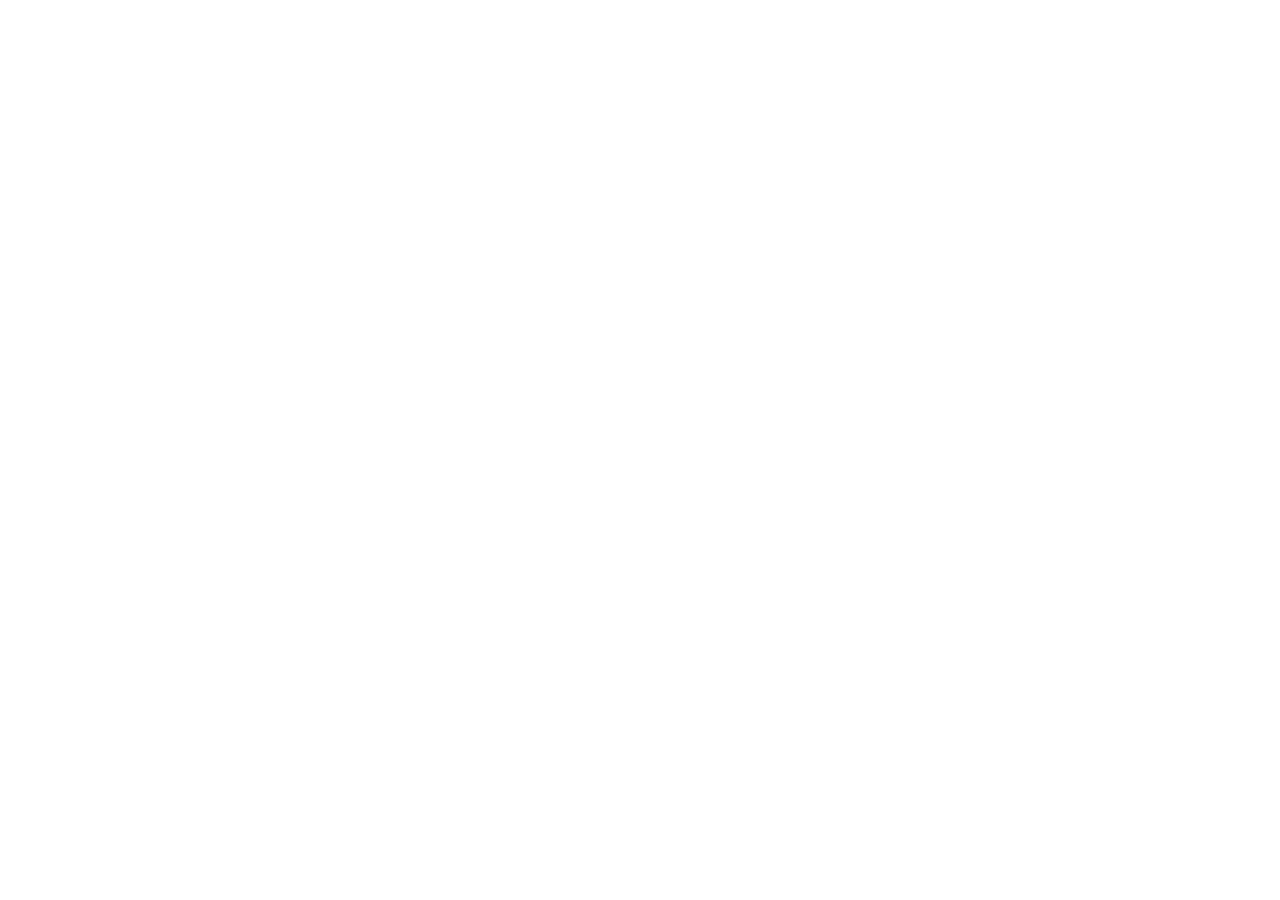
==== index.html @ ba545488 "setup complete" ====
<!doctype html>
<html lang="en">
  <head>
    <meta charset="UTF-8" />
    <meta name="viewport" content="width=device-width, initial-scale=1.0" />
    <title>Document</title>
    <link rel="stylesheet" href="./assets/style/index.css" />
    <script src="./index.js" defer></script>
  </head>
  <body>
    <header></header>
    <main>
      <section class="section_1"></section>
      <section class="section_2"></section>
      <section class="section_3"></section>
      <section class="section_4"></section>
      <section class="section_5"></section>
    </main>
    <footer></footer>
  </body>
</html>
---- assets/style/index.css ----
/*# sourceMappingURL=index.css.map */
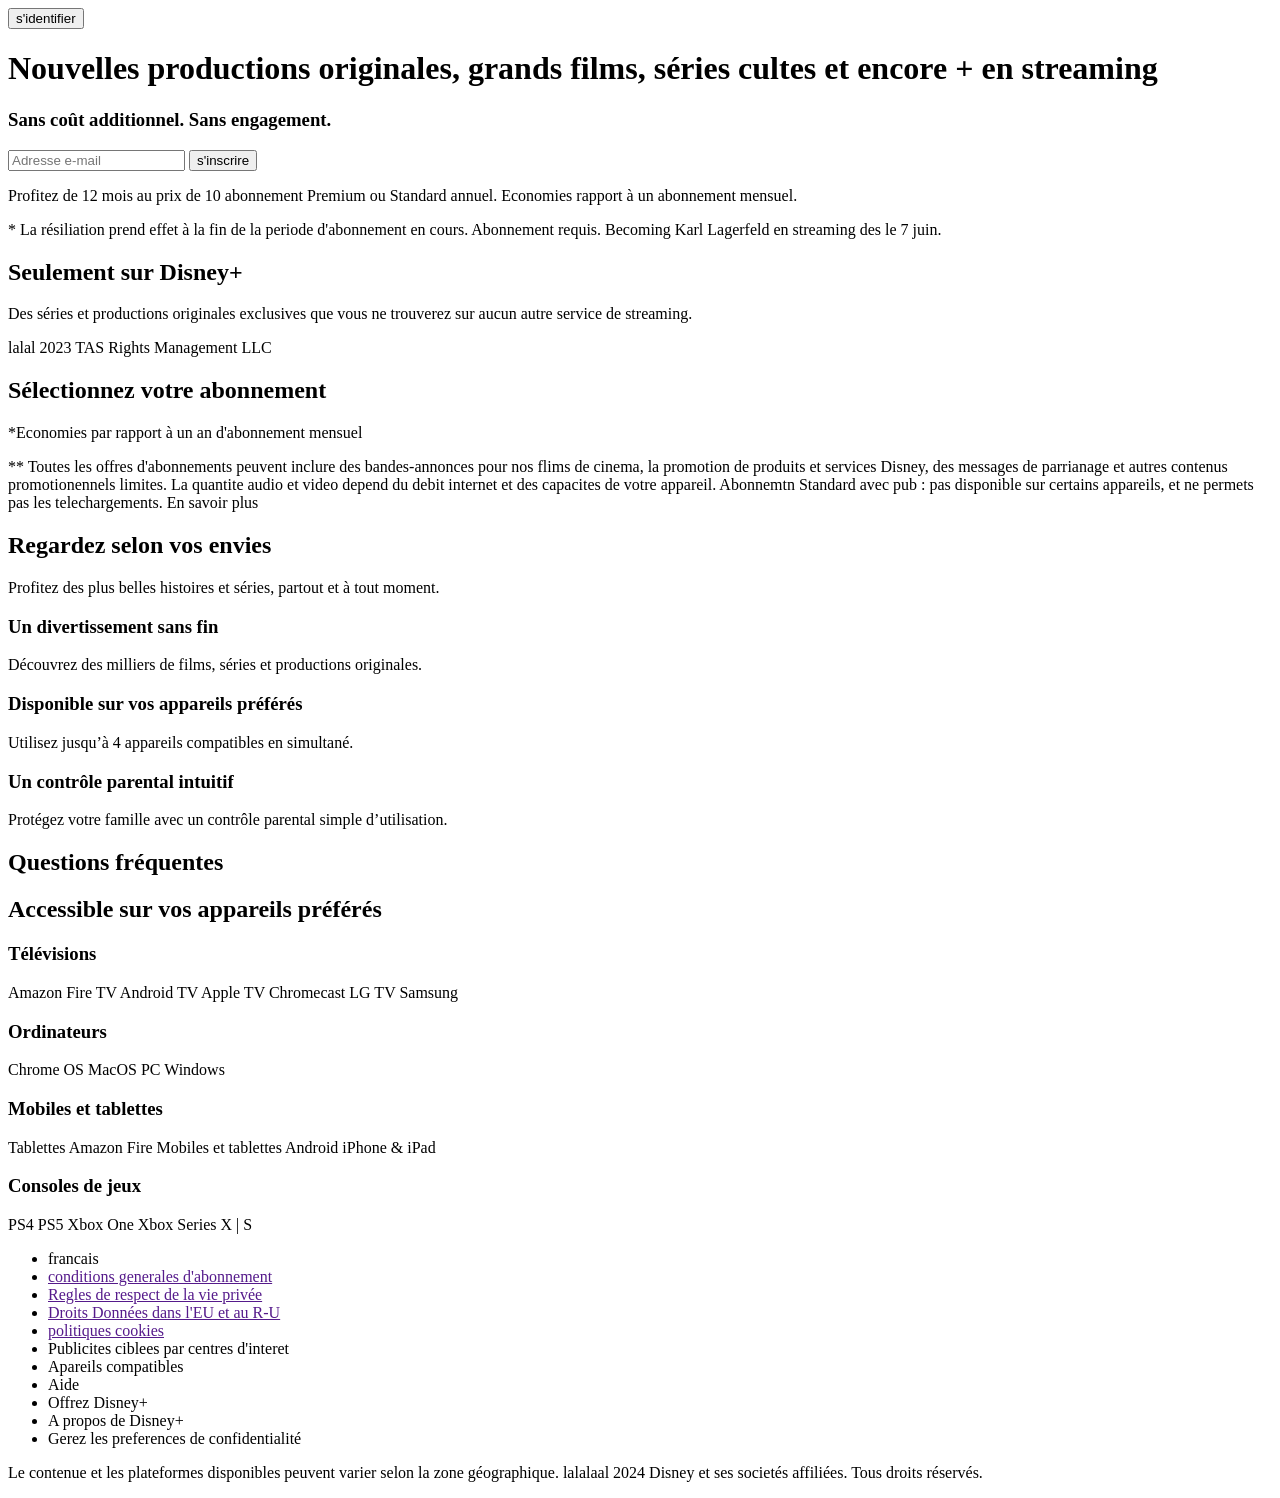
==== commit 677ccc68: "html complete 1/2" ====
--- a/index.html
+++ b/index.html
@@ -8,14 +8,134 @@
     <script src="./index.js" defer></script>
   </head>
   <body>
-    <header></header>
+    <nav>
+      <button>s'identifier</button>
+    </nav>
+    <header>
+      <div class="content-header"></div>
+      <h1>
+        Nouvelles productions originales, grands films, séries cultes et encore
+        + en streaming
+      </h1>
+      <h3>Sans coût additionnel. Sans engagement.</h3>
+      <p></p>
+      <div class="mail">
+        <input type="email" placeholder="Adresse e-mail" />
+        <button>s'inscrire</button>
+      </div>
+      <p>
+        Profitez de 12 mois au prix de 10 abonnement Premium ou Standard annuel.
+        Economies rapport à un abonnement mensuel.
+      </p>
+      <p>
+        * La résiliation prend effet à la fin de la periode d'abonnement en
+        cours. Abonnement requis. Becoming Karl Lagerfeld en streaming des le 7
+        juin.
+      </p>
+      <span></span>
+    </header>
     <main>
-      <section class="section_1"></section>
-      <section class="section_2"></section>
-      <section class="section_3"></section>
-      <section class="section_4"></section>
-      <section class="section_5"></section>
+      <section class="section_1">
+        <div class="container-background">
+          <h2>Seulement sur Disney+</h2>
+          <p>
+            Des séries et productions originales exclusives que vous ne
+            trouverez sur aucun autre service de streaming.
+          </p>
+          <p>lalal 2023 TAS Rights Management LLC</p>
+        </div>
+      </section>
+      <section class="section_2">
+        <h2>Sélectionnez votre abonnement</h2>
+        <!-- ajout tableau ici -->
+        <p>*Economies par rapport à un an d'abonnement mensuel</p>
+        <p>
+          ** Toutes les offres d'abonnements peuvent inclure des bandes-annonces
+          pour nos flims de cinema, la promotion de produits et services Disney,
+          des messages de parrianage et autres contenus promotionennels limites.
+          La quantite audio et video depend du debit internet et des capacites
+          de votre appareil. Abonnemtn Standard avec pub : pas disponible sur
+          certains appareils, et ne permets pas les telechargements.
+          <span>En savoir plus</span>
+        </p>
+      </section>
+      <section class="section_3">
+        <h2>Regardez selon vos envies</h2>
+        <p>
+          Profitez des plus belles histoires et séries, partout et à tout
+          moment.
+        </p>
+        <div class="container-img"></div>
+        <div class="list-advantage">
+          <div class="block-advantage">
+            <h3>Un divertissement sans fin</h3>
+            <p>
+              Découvrez des milliers de films, séries et productions originales.
+            </p>
+          </div>
+          <div class="block-advantage">
+            <h3>Disponible sur vos appareils préférés</h3>
+            <p>Utilisez jusqu’à 4 appareils compatibles en simultané.</p>
+          </div>
+          <div class="block-advantage">
+            <h3>Un contrôle parental intuitif</h3>
+            <p>
+              Protégez votre famille avec un contrôle parental simple
+              d’utilisation.
+            </p>
+          </div>
+        </div>
+      </section>
+      <section class="section_4">
+        <h2>Questions fréquentes</h2>
+        <!-- menu a ajouter ici -->
+      </section>
+      <section class="section_5">
+        <h2>Accessible sur vos appareils préférés</h2>
+        <div class="list-display">
+          <div class="block-item">
+            <h3>Télévisions</h3>
+            <p>Amazon Fire TV Android TV Apple TV Chromecast LG TV Samsung</p>
+          </div>
+          <div class="block-item">
+            <h3>Ordinateurs</h3>
+            <p>Chrome OS MacOS PC Windows</p>
+          </div>
+          <div class="block-item">
+            <h3>Mobiles et tablettes</h3>
+            <p>
+              Tablettes Amazon Fire Mobiles et tablettes Android iPhone & iPad
+            </p>
+          </div>
+          <div class="block-item">
+            <h3>Consoles de jeux</h3>
+            <p>PS4 PS5 Xbox One Xbox Series X | S</p>
+          </div>
+        </div>
+      </section>
     </main>
-    <footer></footer>
+    <footer>
+      <div class="logo"></div>
+      <div class="mention">
+        <ul>
+          <li>francais</li>
+          <li><a href="">conditions generales d'abonnement</a></li>
+          <li><a href="">Regles de respect de la vie privée</a></li>
+          <li><a href="">Droits Données dans l'EU et au R-U</a></li>
+          <li><a href="">politiques cookies</a></li>
+          <li>Publicites ciblees par centres d'interet</li>
+          <li>Apareils compatibles</li>
+          <li>Aide</li>
+          <li>Offrez Disney+</li>
+          <li>A propos de Disney+</li>
+          <li>Gerez les preferences de confidentialité</li>
+        </ul>
+      </div>
+      <p>
+        Le contenue et les plateformes disponibles peuvent varier selon la zone
+        géographique. lalalaal 2024 Disney et ses societés affiliées. Tous
+        droits réservés.
+      </p>
+    </footer>
   </body>
 </html>
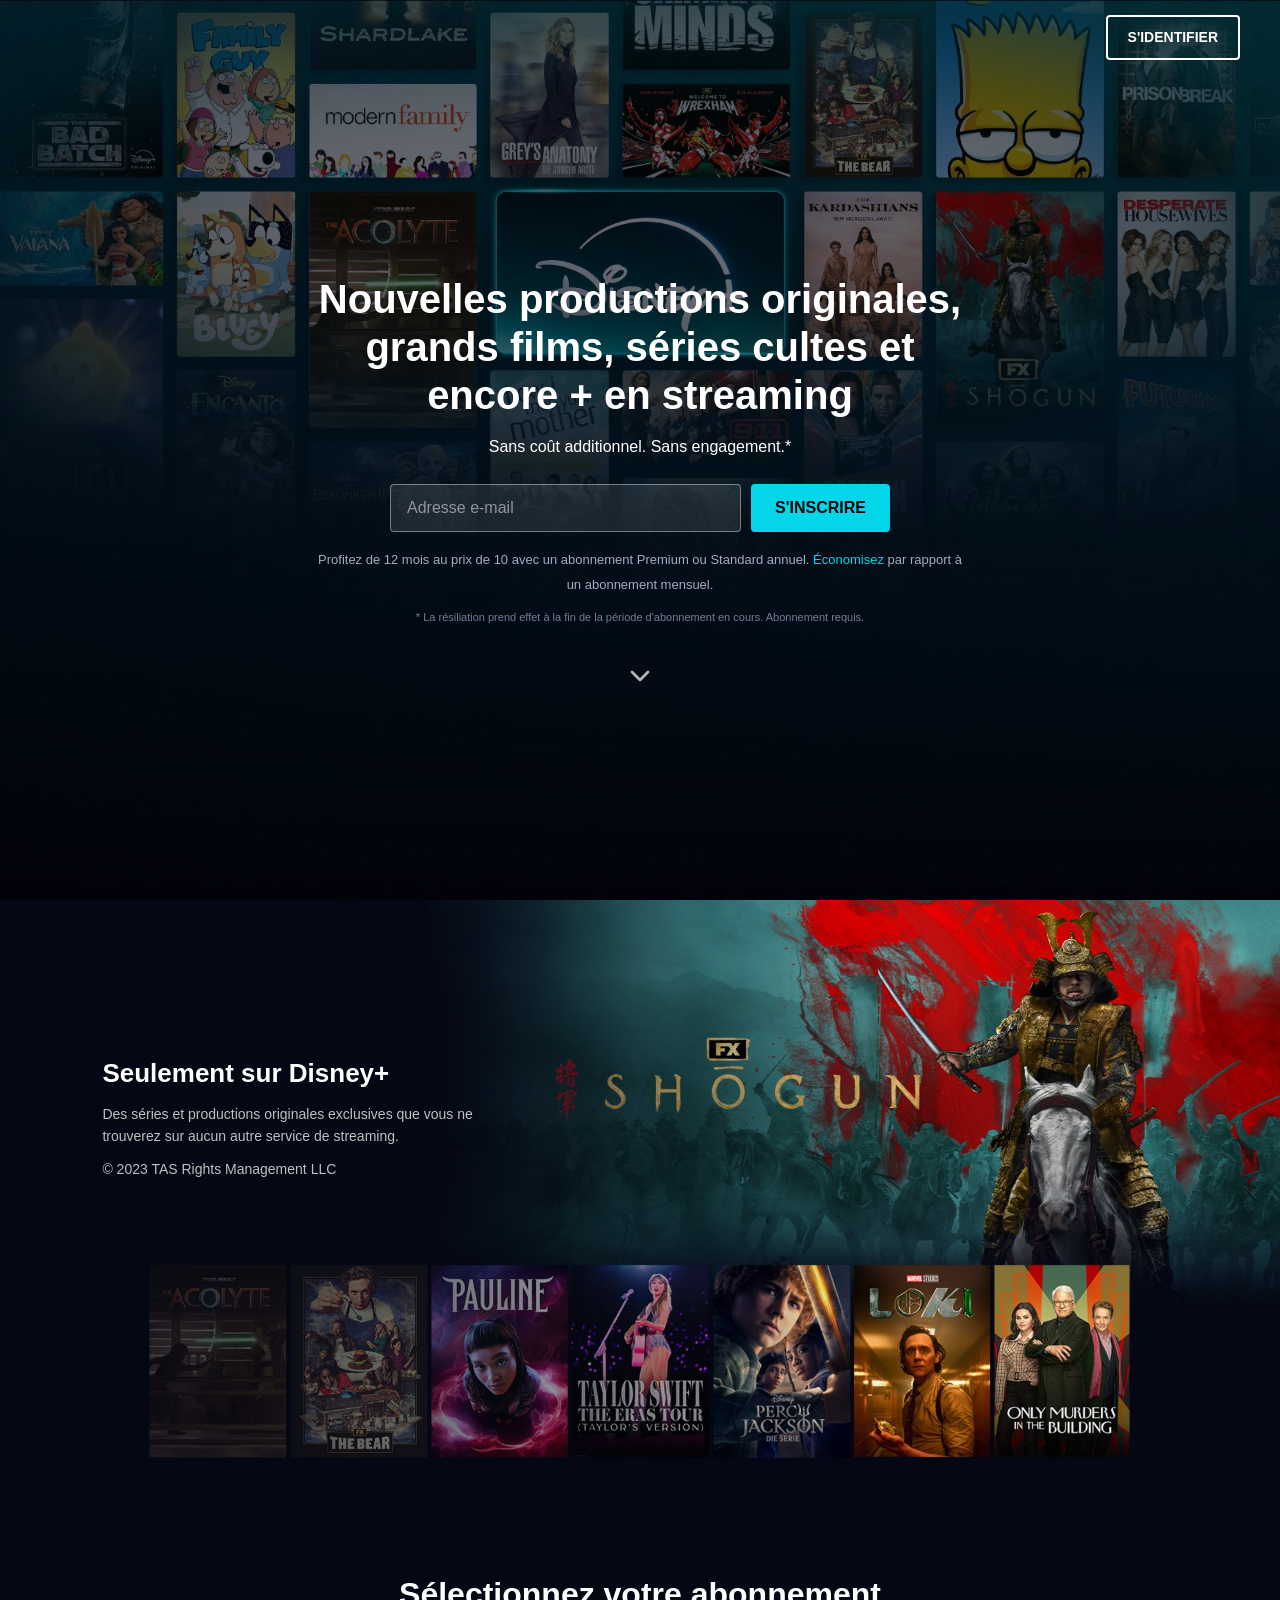
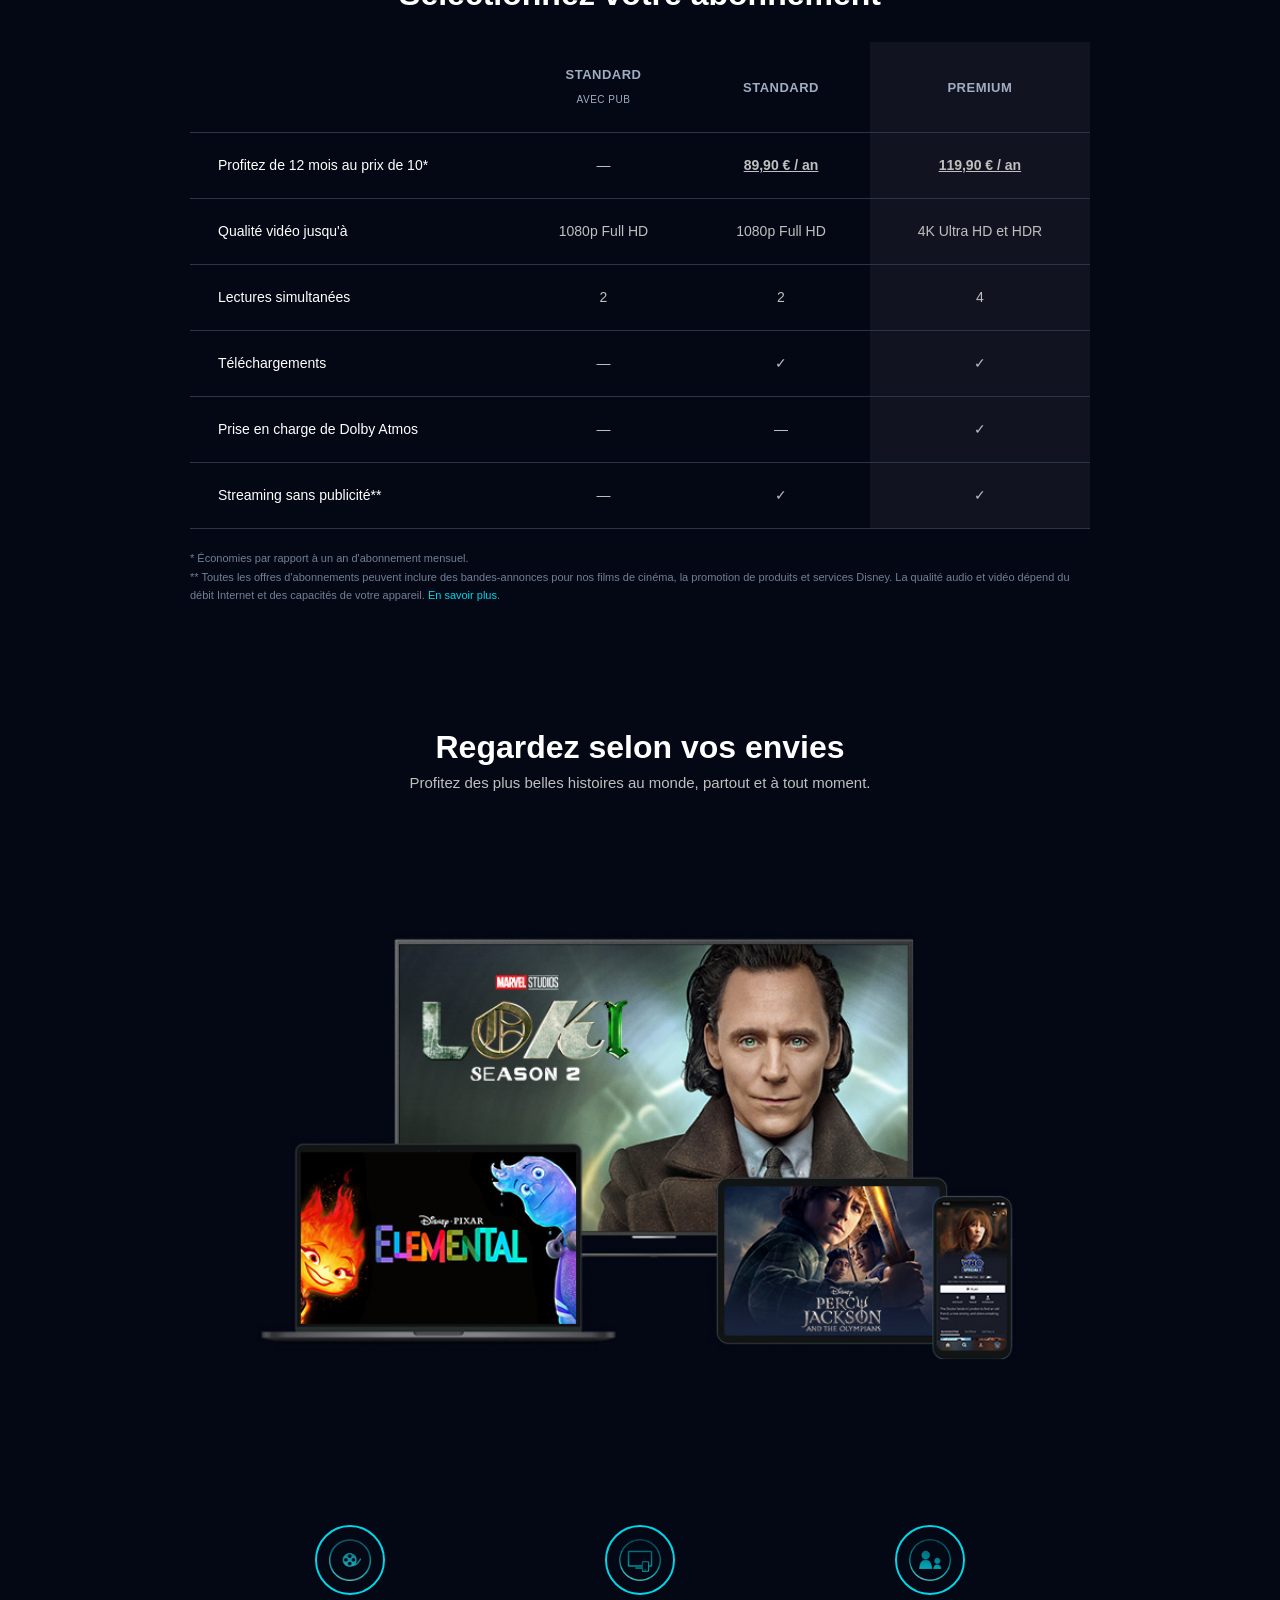
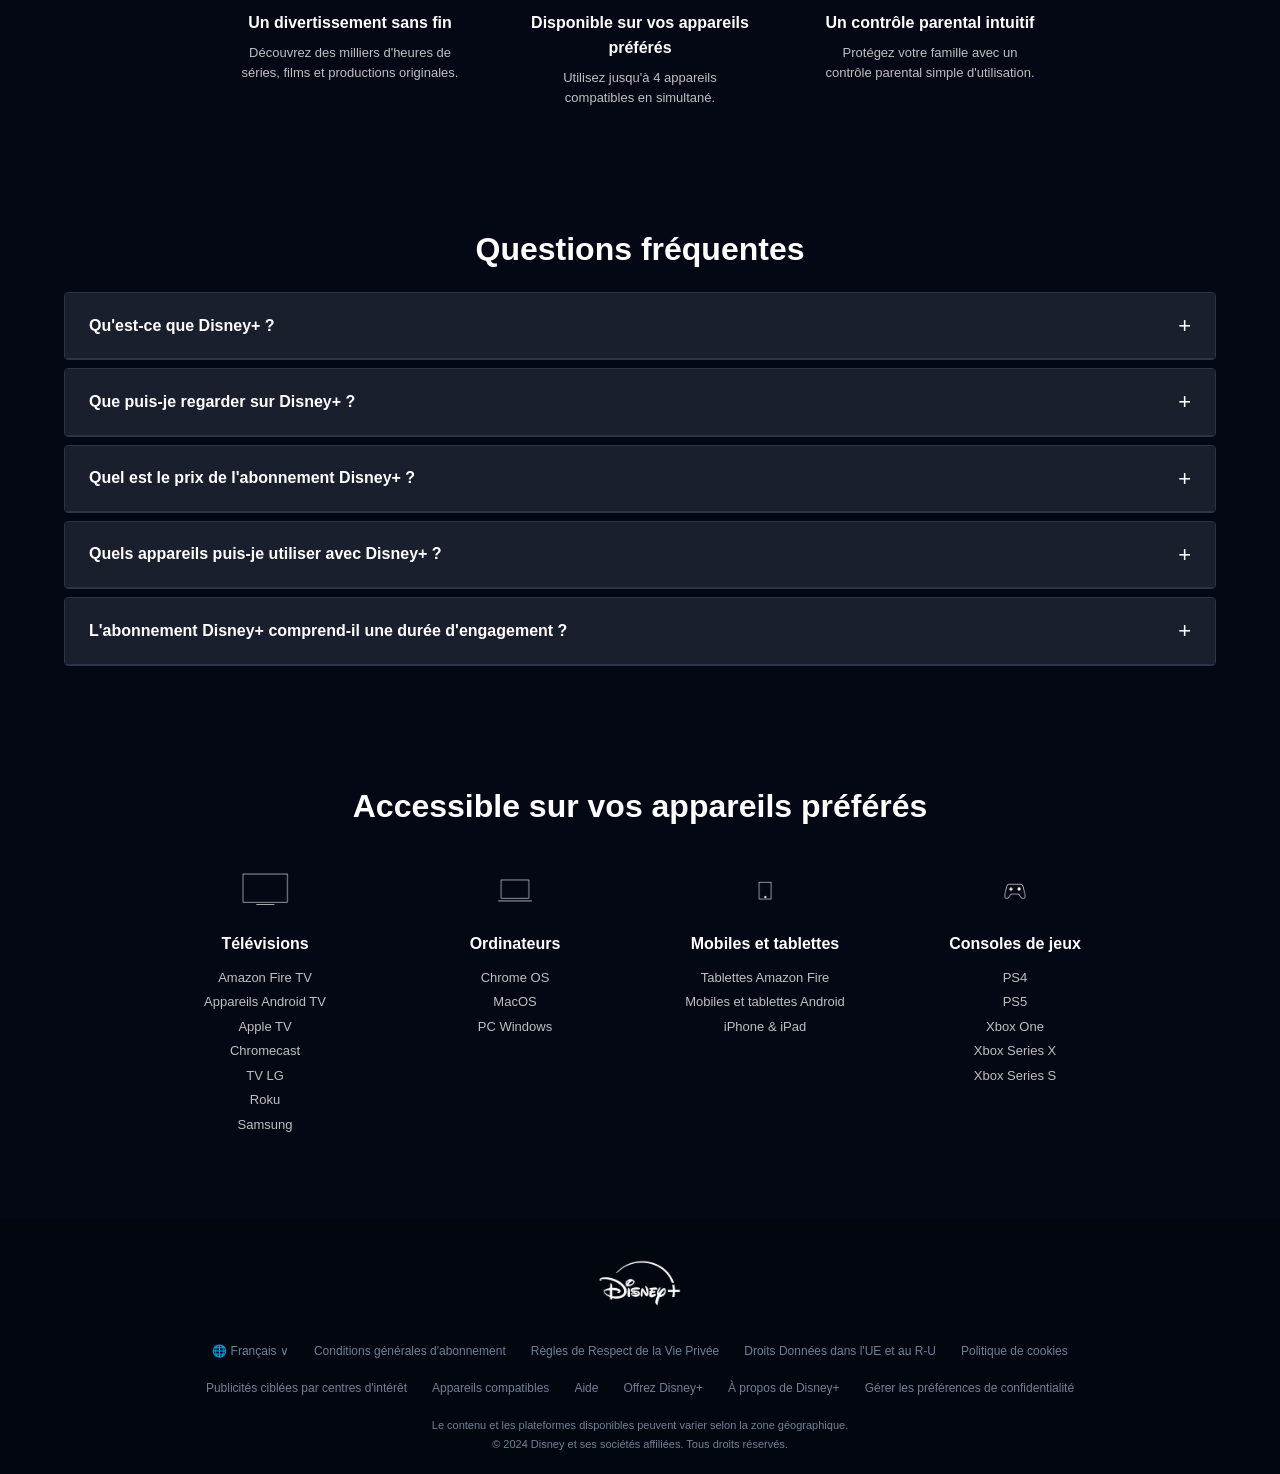
==== commit 9aa4b7da: "bug fix" ====
--- a/index.html
+++ b/index.html
@@ -1,141 +1,354 @@
-<!doctype html>
-<html lang="en">
-  <head>
-    <meta charset="UTF-8" />
-    <meta name="viewport" content="width=device-width, initial-scale=1.0" />
-    <title>Document</title>
-    <link rel="stylesheet" href="./assets/style/index.css" />
-    <script src="./index.js" defer></script>
-  </head>
-  <body>
-    <nav>
-      <button>s'identifier</button>
-    </nav>
-    <header>
-      <div class="content-header"></div>
-      <h1>
-        Nouvelles productions originales, grands films, séries cultes et encore
-        + en streaming
-      </h1>
-      <h3>Sans coût additionnel. Sans engagement.</h3>
-      <p></p>
-      <div class="mail">
-        <input type="email" placeholder="Adresse e-mail" />
-        <button>s'inscrire</button>
-      </div>
-      <p>
-        Profitez de 12 mois au prix de 10 abonnement Premium ou Standard annuel.
-        Economies rapport à un abonnement mensuel.
+<!DOCTYPE html>
+<html lang="fr">
+
+<head>
+  <meta charset="UTF-8">
+  <meta name="viewport" content="width=device-width, initial-scale=1.0">
+  <title>Disney+ | Streaming de films et séries</title>
+
+  <!-- normalize.css -->
+  <link rel="stylesheet" href="css/normalize.css">
+
+  <!-- CSS global (toujours chargé) -->
+  <link rel="stylesheet" href="css/style.css">
+
+  <!-- CSS desktop (écrans >= 1024px) -->
+  <link rel="stylesheet" href="css/desktop.css" media="(min-width: 1024px)">
+
+  <!-- CSS tablette (entre 600px et 1023px) -->
+  <link rel="stylesheet" href="css/tablet.css" media="(min-width: 600px) and (max-width: 1023px)">
+
+  <!-- CSS mobile (écrans <= 599px) -->
+  <link rel="stylesheet" href="css/mobile.css" media="(max-width: 599px)">
+</head>
+
+<body>
+
+  <!-- ============================== header ============================== -->
+  <header class="header">
+    <a href="#" class="bouton-identifier">S'IDENTIFIER</a>
+  </header>
+
+
+  <!-- ============================== hero ============================== -->
+  <section class="hero">
+
+    <div class="hero-contenu">
+
+      <h1>Nouvelles productions originales, grands films, séries cultes et encore + en streaming</h1>
+
+      <p class="hero-sous-titre">Sans coût additionnel. Sans engagement.*</p>
+
+      <div class="hero-formulaire">
+        <input type="email" placeholder="Adresse e-mail" id="champ-email">
+        <button onclick="inscrire()" class="bouton-inscrire">S'INSCRIRE</button>
+      </div>
+
+      <p class="hero-promo">
+        Profitez de 12 mois au prix de 10 avec un abonnement Premium ou Standard annuel.
+        <a href="#">Économisez</a> par rapport à un abonnement mensuel.
       </p>
-      <p>
-        * La résiliation prend effet à la fin de la periode d'abonnement en
-        cours. Abonnement requis. Becoming Karl Lagerfeld en streaming des le 7
-        juin.
+
+      <p class="hero-note">
+        * La résiliation prend effet à la fin de la période d'abonnement en cours. Abonnement requis.
       </p>
-      <span></span>
-    </header>
-    <main>
-      <section class="section_1">
-        <div class="container-background">
-          <h2>Seulement sur Disney+</h2>
-          <p>
-            Des séries et productions originales exclusives que vous ne
-            trouverez sur aucun autre service de streaming.
-          </p>
-          <p>lalal 2023 TAS Rights Management LLC</p>
+
+    </div>
+
+    <div class="hero-fleche" onclick="allerSection()">
+      <svg width="32" height="32" viewBox="0 0 24 24" fill="none" xmlns="http://www.w3.org/2000/svg">
+        <path d="M6 9L12 15L18 9" stroke="white" stroke-width="2" stroke-linecap="round" stroke-linejoin="round"/>
+      </svg>
+    </div>
+
+  </section>
+
+
+  <!-- ============================== shogun ============================== -->
+  <section class="section-shogun">
+
+    <img src="img/shogun-background.jpeg" alt="Shogun - FX" class="shogun-image">
+
+    <div class="shogun-texte">
+      <h2>Seulement sur Disney+</h2>
+      <p>Des séries et productions originales exclusives que vous ne trouverez sur aucun autre service de streaming.</p>
+      <p class="copyright">© 2023 TAS Rights Management LLC</p>
+    </div>
+
+  </section>
+
+
+  <!-- ============================== section 3 ============================== -->
+  <section class="section-abonnements">
+
+    <h2>Sélectionnez votre abonnement</h2>
+
+    <table class="tableau-abonnements">
+      <thead>
+        <tr>
+          <th></th>
+          <th>STANDARD<br><span class="sous-titre-plan">AVEC PUB</span></th>
+          <th>STANDARD</th>
+          <th class="colonne-premium">PREMIUM</th>
+        </tr>
+      </thead>
+      <tbody>
+        <tr>
+          <td>Profitez de 12 mois au prix de 10*</td>
+          <td class="tiret">—</td>
+          <td class="prix">89,90 € / an</td>
+          <td class="prix colonne-premium">119,90 € / an</td>
+        </tr>
+        <tr>
+          <td>Qualité vidéo jusqu'à</td>
+          <td>1080p Full HD</td>
+          <td>1080p Full HD</td>
+          <td class="colonne-premium">4K Ultra HD et HDR</td>
+        </tr>
+        <tr>
+          <td>Lectures simultanées</td>
+          <td>2</td>
+          <td>2</td>
+          <td class="colonne-premium">4</td>
+        </tr>
+        <tr>
+          <td>Téléchargements</td>
+          <td class="tiret">—</td>
+          <td class="coche">✓</td>
+          <td class="coche colonne-premium">✓</td>
+        </tr>
+        <tr>
+          <td>Prise en charge de Dolby Atmos</td>
+          <td class="tiret">—</td>
+          <td class="tiret">—</td>
+          <td class="coche colonne-premium">✓</td>
+        </tr>
+        <tr>
+          <td>Streaming sans publicité**</td>
+          <td class="tiret">—</td>
+          <td class="coche">✓</td>
+          <td class="coche colonne-premium">✓</td>
+        </tr>
+      </tbody>
+    </table>
+
+    <div class="notes-tableau">
+      <p>* Économies par rapport à un an d'abonnement mensuel.</p>
+      <p>** Toutes les offres d'abonnements peuvent inclure des bandes-annonces pour nos films de cinéma,
+        la promotion de produits et services Disney. La qualité audio et vidéo dépend du débit Internet
+        et des capacités de votre appareil. <a href="#">En savoir plus</a>.</p>
+    </div>
+
+  </section>
+
+
+  <!-- ============================== section 4 ============================== -->
+  <section class="section-appareils">
+
+    <h2>Regardez selon vos envies</h2>
+    <p class="sous-titre-section">Profitez des plus belles histoires au monde, partout et à tout moment.</p>
+
+    <img src="img/appareils-mockup.jpeg" alt="Disney+ sur tous vos appareils" class="image-appareils">
+
+    <div class="avantages">
+
+      <div class="avantage-item">
+        <div class="avantage-icone">
+          <img src="img/icone-divertissement.png" alt="Divertissement">
         </div>
-      </section>
-      <section class="section_2">
-        <h2>Sélectionnez votre abonnement</h2>
-        <!-- ajout tableau ici -->
-        <p>*Economies par rapport à un an d'abonnement mensuel</p>
-        <p>
-          ** Toutes les offres d'abonnements peuvent inclure des bandes-annonces
-          pour nos flims de cinema, la promotion de produits et services Disney,
-          des messages de parrianage et autres contenus promotionennels limites.
-          La quantite audio et video depend du debit internet et des capacites
-          de votre appareil. Abonnemtn Standard avec pub : pas disponible sur
-          certains appareils, et ne permets pas les telechargements.
-          <span>En savoir plus</span>
-        </p>
-      </section>
-      <section class="section_3">
-        <h2>Regardez selon vos envies</h2>
-        <p>
-          Profitez des plus belles histoires et séries, partout et à tout
-          moment.
-        </p>
-        <div class="container-img"></div>
-        <div class="list-advantage">
-          <div class="block-advantage">
-            <h3>Un divertissement sans fin</h3>
-            <p>
-              Découvrez des milliers de films, séries et productions originales.
-            </p>
-          </div>
-          <div class="block-advantage">
-            <h3>Disponible sur vos appareils préférés</h3>
-            <p>Utilisez jusqu’à 4 appareils compatibles en simultané.</p>
-          </div>
-          <div class="block-advantage">
-            <h3>Un contrôle parental intuitif</h3>
-            <p>
-              Protégez votre famille avec un contrôle parental simple
-              d’utilisation.
-            </p>
-          </div>
+        <h3>Un divertissement sans fin</h3>
+        <p>Découvrez des milliers d'heures de séries, films et productions originales.</p>
+      </div>
+
+      <div class="avantage-item">
+        <div class="avantage-icone">
+          <img src="img/icone-appareils.png" alt="Appareils compatibles">
         </div>
-      </section>
-      <section class="section_4">
-        <h2>Questions fréquentes</h2>
-        <!-- menu a ajouter ici -->
-      </section>
-      <section class="section_5">
-        <h2>Accessible sur vos appareils préférés</h2>
-        <div class="list-display">
-          <div class="block-item">
-            <h3>Télévisions</h3>
-            <p>Amazon Fire TV Android TV Apple TV Chromecast LG TV Samsung</p>
-          </div>
-          <div class="block-item">
-            <h3>Ordinateurs</h3>
-            <p>Chrome OS MacOS PC Windows</p>
-          </div>
-          <div class="block-item">
-            <h3>Mobiles et tablettes</h3>
-            <p>
-              Tablettes Amazon Fire Mobiles et tablettes Android iPhone & iPad
-            </p>
-          </div>
-          <div class="block-item">
-            <h3>Consoles de jeux</h3>
-            <p>PS4 PS5 Xbox One Xbox Series X | S</p>
-          </div>
+        <h3>Disponible sur vos appareils préférés</h3>
+        <p>Utilisez jusqu'à 4 appareils compatibles en simultané.</p>
+      </div>
+
+      <div class="avantage-item">
+        <div class="avantage-icone">
+          <img src="img/icone-parental.png" alt="Contrôle parental">
         </div>
-      </section>
-    </main>
-    <footer>
-      <div class="logo"></div>
-      <div class="mention">
-        <ul>
-          <li>francais</li>
-          <li><a href="">conditions generales d'abonnement</a></li>
-          <li><a href="">Regles de respect de la vie privée</a></li>
-          <li><a href="">Droits Données dans l'EU et au R-U</a></li>
-          <li><a href="">politiques cookies</a></li>
-          <li>Publicites ciblees par centres d'interet</li>
-          <li>Apareils compatibles</li>
-          <li>Aide</li>
-          <li>Offrez Disney+</li>
-          <li>A propos de Disney+</li>
-          <li>Gerez les preferences de confidentialité</li>
-        </ul>
-      </div>
-      <p>
-        Le contenue et les plateformes disponibles peuvent varier selon la zone
-        géographique. lalalaal 2024 Disney et ses societés affiliées. Tous
-        droits réservés.
-      </p>
-    </footer>
-  </body>
+        <h3>Un contrôle parental intuitif</h3>
+        <p>Protégez votre famille avec un contrôle parental simple d'utilisation.</p>
+      </div>
+
+    </div>
+
+  </section>
+
+
+  <!-- ============================== section 5 ============================== -->
+  <section class="section-faq">
+
+    <h2>Questions fréquentes</h2>
+
+    <div class="faq-item">
+      <button class="faq-question" onclick="ouvrirFaq(this)">
+        Qu'est-ce que Disney+ ?
+        <span class="faq-signe">+</span>
+      </button>
+      <div class="faq-reponse">
+        <p>Disney+ est la destination des univers Disney, Pixar, Marvel, Star Wars, National Geographic, Star et encore +.</p>
+      </div>
+    </div>
+
+    <div class="faq-item">
+      <button class="faq-question" onclick="ouvrirFaq(this)">
+        Que puis-je regarder sur Disney+ ?
+        <span class="faq-signe">+</span>
+      </button>
+      <div class="faq-reponse">
+        <p>Disney+ vous offre une collection d'histoires qui ne cesse de s'agrandir :</p>
+        <ul>
+          <li>Des séries et des films originaux exclusifs</li>
+          <li>Des classiques intemporels réalisés par Walt Disney Animation Studios</li>
+          <li>Toute la saga Star Wars et l'univers cinématographique Marvel</li>
+          <li>Des documentaires National Geographic et bien plus encore</li>
+        </ul>
+      </div>
+    </div>
+
+    <div class="faq-item">
+      <button class="faq-question" onclick="ouvrirFaq(this)">
+        Quel est le prix de l'abonnement Disney+ ?
+        <span class="faq-signe">+</span>
+      </button>
+      <div class="faq-reponse">
+        <ul>
+          <li><strong>Premium</strong> : 11,99 €/mois ou 119,90 €/an — 4K, 4 écrans, Dolby Atmos, sans pub</li>
+          <li><strong>Standard</strong> : 8,99 €/mois ou 89,90 €/an — 1080p, 2 écrans, sans pub</li>
+          <li><strong>Standard avec pub</strong> : 5,99 €/mois — 1080p, 2 écrans</li>
+        </ul>
+      </div>
+    </div>
+
+    <div class="faq-item">
+      <button class="faq-question" onclick="ouvrirFaq(this)">
+        Quels appareils puis-je utiliser avec Disney+ ?
+        <span class="faq-signe">+</span>
+      </button>
+      <div class="faq-reponse">
+        <p>Disney+ est accessible sur mobiles, navigateurs Web, consoles de jeux, décodeurs TV et TV connectées.
+          Cliquez <a href="#">ici</a> pour retrouver la liste complète des appareils compatibles.</p>
+      </div>
+    </div>
+
+    <div class="faq-item">
+      <button class="faq-question" onclick="ouvrirFaq(this)">
+        L'abonnement Disney+ comprend-il une durée d'engagement ?
+        <span class="faq-signe">+</span>
+      </button>
+      <div class="faq-reponse">
+        <p>Disney+ est sans engagement. Pour vous désabonner :</p>
+        <ol>
+          <li>Identifiez-vous sur www.DisneyPlus.com</li>
+          <li>Sélectionnez votre profil</li>
+          <li>Sélectionnez Compte</li>
+          <li>Sélectionnez votre abonnement</li>
+          <li>Sélectionnez Résilier l'abonnement</li>
+          <li>Sélectionnez Continuer pour résilier</li>
+        </ol>
+      </div>
+    </div>
+
+  </section>
+
+
+  <!-- ============================== section 6 ============================== -->
+  <section class="section-compatibles">
+
+    <h2>Accessible sur vos appareils préférés</h2>
+
+    <div class="grille-appareils">
+
+      <div class="appareil-item">
+        <img src="img/logo-television.png" alt="Télévisions">
+        <h3>Télévisions</h3>
+        <ul>
+          <li>Amazon Fire TV</li>
+          <li>Appareils Android TV</li>
+          <li>Apple TV</li>
+          <li>Chromecast</li>
+          <li>TV LG</li>
+          <li>Roku</li>
+          <li>Samsung</li>
+        </ul>
+      </div>
+
+      <div class="appareil-item">
+        <img src="img/logo-ordinateur.png" alt="Ordinateurs">
+        <h3>Ordinateurs</h3>
+        <ul>
+          <li>Chrome OS</li>
+          <li>MacOS</li>
+          <li>PC Windows</li>
+        </ul>
+      </div>
+
+      <div class="appareil-item">
+        <img src="img/logo-tablette.png" alt="Mobiles et tablettes">
+        <h3>Mobiles et tablettes</h3>
+        <ul>
+          <li>Tablettes Amazon Fire</li>
+          <li>Mobiles et tablettes Android</li>
+          <li>iPhone &amp; iPad</li>
+        </ul>
+      </div>
+
+      <div class="appareil-item">
+        <img src="img/logo-manette.png" alt="Consoles de jeux">
+        <h3>Consoles de jeux</h3>
+        <ul>
+          <li>PS4</li>
+          <li>PS5</li>
+          <li>Xbox One</li>
+          <li>Xbox Series X</li>
+          <li>Xbox Series S</li>
+        </ul>
+      </div>
+
+    </div>
+
+  </section>
+
+
+  <!-- ============================== footer ============================== -->
+  <footer class="footer">
+
+    <img src="img/logo-disney-plus.png" alt="Disney+" class="footer-logo">
+
+    <div class="footer-liens">
+      <!-- Ce lien déclenche le switch de langue via JavaScript -->
+      <a href="#" onclick="changerLangue(); return false;" class="lien-langue">🌐 Français ∨</a>
+      <a href="#">Conditions générales d'abonnement</a>
+      <a href="#">Règles de Respect de la Vie Privée</a>
+      <a href="#">Droits Données dans l'UE et au R-U</a>
+      <a href="#">Politique de cookies</a>
+    </div>
+
+    <div class="footer-liens">
+      <a href="#">Publicités ciblées par centres d'intérêt</a>
+      <a href="#">Appareils compatibles</a>
+      <a href="#">Aide</a>
+      <a href="#">Offrez Disney+</a>
+      <a href="#">À propos de Disney+</a>
+      <a href="#">Gérer les préférences de confidentialité</a>
+    </div>
+
+    <p class="footer-legal">
+      Le contenu et les plateformes disponibles peuvent varier selon la zone géographique.<br>
+      © 2024 Disney et ses sociétés affiliées. Tous droits réservés.
+    </p>
+
+  </footer>
+
+
+  <!-- JavaScript -->
+  <script src="js/script.js"></script>
+
+</body>
 </html>
--- a/css/style.css
+++ b/css/style.css
@@ -0,0 +1,573 @@
+/* -------------------------------------
+   style.css — Styles globaux
+   Commun à toutes les tailles d'écran
+--------------------------------------*/
+
+
+/* --------------------------------------------
+   preset
+----------------------------------------------- */
+
+* {
+  margin: 0;
+  padding: 0;
+  box-sizing: border-box;
+}
+
+body {
+  background-color: #040714;
+  color: #c0c0c0;
+  font-family: sans-serif;
+  font-size: 18px;
+  line-height: 25px;
+}
+
+h2 {
+  color: #ffffff;
+  font-size: 32px;
+  font-weight: bold;
+  text-align: center;
+  margin-bottom: 10px;
+}
+
+h3 {
+  color: #ffffff;
+  font-size: 16px;
+  font-weight: bold;
+  margin-bottom: 8px;
+}
+
+a {
+  color: #02D6E8;
+  text-decoration: none;
+}
+
+a:hover {
+  color: #10B5C5;
+}
+
+
+/* --------------------------------------------
+   header
+-------------------------------------------- */
+
+.header {
+  position: fixed;
+  top: 0;
+  left: 0;
+  right: 0;
+  display: flex;
+  justify-content: flex-end;
+  padding: 15px 40px;
+  z-index: 100;
+  background-color: transparent;
+}
+
+.bouton-identifier {
+  color: #ffffff;
+  background-color: transparent;
+  border: 2px solid #ffffff;
+  padding: 8px 20px;
+  border-radius: 4px;
+  font-size: 14px;
+  font-weight: bold;
+  text-transform: uppercase;
+  text-decoration: none;
+}
+
+.bouton-identifier:hover {
+  background-color: rgba(255, 255, 255, 0.15);
+  color: #ffffff;
+}
+
+
+/* --------------------------------------------
+   hero
+-------------------------------------------- */
+
+.hero {
+  background-image: url("../img/hero-background.jpeg");
+  background-size: cover;
+  background-position: center;
+  background-repeat: no-repeat;
+  min-height: 100vh;
+  display: flex;
+  flex-direction: column;
+  align-items: center;
+  justify-content: center;
+  text-align: center;
+  padding: 120px 20px 80px;
+  background-color: rgba(4, 7, 20, 0.6);
+  background-blend-mode: multiply;
+}
+
+.hero-contenu {
+  max-width: 650px;
+  width: 100%;
+}
+
+.hero h1 {
+  color: #ffffff;
+  font-size: 32px;
+  line-height: 1.2;
+  margin-bottom: 15px;
+}
+
+.hero-sous-titre {
+  color: #ffffff;
+  font-size: 16px;
+  margin-bottom: 25px;
+}
+
+.hero-formulaire {
+  display: flex;
+  gap: 10px;
+  max-width: 500px;
+  margin: 0 auto 15px auto;
+}
+
+.hero-formulaire input {
+  flex: 1;
+  padding: 14px 16px;
+  background-color: rgba(255, 255, 255, 0.1);
+  border: 1.5px solid rgba(255, 255, 255, 0.4);
+  border-radius: 4px;
+  color: #ffffff;
+  font-size: 16px;
+}
+
+.hero-formulaire input::placeholder {
+  color: rgba(255, 255, 255, 0.5);
+}
+
+.bouton-inscrire {
+  background-color: #02D6E8;
+  color: #000000;
+  border: none;
+  padding: 14px 24px;
+  border-radius: 4px;
+  font-size: 16px;
+  font-weight: bold;
+  cursor: pointer;
+  white-space: nowrap;
+}
+
+.bouton-inscrire:hover {
+  background-color: #10B5C5;
+}
+
+.hero-promo {
+  font-size: 13px;
+  color: #a0aec0;
+  margin-bottom: 8px;
+}
+
+.hero-note {
+  font-size: 11px;
+  color: #718096;
+}
+
+.hero-fleche {
+  margin-top: 30px;
+  cursor: pointer;
+  display: flex;
+  justify-content: center;
+  opacity: 0.7;
+  animation: rebond 2s infinite;
+}
+
+.hero-fleche:hover {
+  opacity: 1;
+}
+
+@keyframes rebond {
+  0%, 100% { transform: translateY(0); }
+  50%       { transform: translateY(8px); }
+}
+
+
+/* ----------------
+   section shogun
+------------------- */
+
+.section-shogun {
+  position: relative;
+  line-height: 0;
+}
+
+.shogun-image {
+  width: 100%;
+  height: auto;
+  display: block;
+}
+
+.section-shogun::before {
+  content: "";
+  position: absolute;
+  top: 0; left: 0; right: 0; bottom: 0;
+  background: linear-gradient(
+    to right,
+    rgba(4, 7, 20, 0.88) 0%,
+    rgba(4, 7, 20, 0.5)  40%,
+    rgba(4, 7, 20, 0.0)  70%
+  );
+}
+
+.shogun-texte {
+  position: absolute;
+  bottom: 55%;
+  left: 8%;
+  z-index: 1;
+  max-width: 380px;
+  line-height: 1.5;
+}
+
+.shogun-texte h2 {
+  text-align: left;
+  font-size: 22px;
+  margin-bottom: 10px;
+}
+
+.shogun-texte p {
+  font-size: 14px;
+  color: #c0c0c0;
+  line-height: 1.6;
+}
+
+.copyright {
+  font-size: 11px;
+  color: #718096;
+  margin-top: 10px;
+}
+
+
+/* ---------------------
+   setion 3
+----------------------- */
+
+.section-abonnements {
+  background-color: #040714;
+  padding: 60px 5%;
+  text-align: center;
+}
+
+.section-abonnements h2 {
+  margin-bottom: 35px;
+}
+
+.tableau-abonnements {
+  width: 100%;
+  max-width: 900px;
+  margin: 0 auto;
+  border-collapse: collapse;
+}
+
+.tableau-abonnements th {
+  padding: 15px 20px;
+  color: #a0aec0;
+  font-size: 13px;
+  font-weight: bold;
+  text-transform: uppercase;
+  letter-spacing: 0.5px;
+  border-bottom: 1px solid #2a3547;
+}
+
+.sous-titre-plan {
+  font-size: 10px;
+  font-weight: normal;
+  display: block;
+}
+
+.tableau-abonnements td {
+  padding: 18px 20px;
+  font-size: 14px;
+  color: #c0c0c0;
+  border-bottom: 1px solid #2a3547;
+  text-align: center;
+}
+
+.tableau-abonnements td:first-child {
+  text-align: left;
+  color: #ffffff;
+  font-weight: 500;
+}
+
+.colonne-premium {
+  background-color: rgba(255, 255, 255, 0.05);
+}
+
+.tiret {
+  color: #4a5568;
+}
+
+.coche {
+  color: #ffffff;
+  font-size: 18px;
+}
+
+.prix {
+  font-size: 17px;
+  font-weight: bold;
+  color: #ffffff;
+  text-decoration: underline;
+}
+
+.notes-tableau {
+  max-width: 900px;
+  margin: 20px auto 0;
+  text-align: left;
+  font-size: 11px;
+  color: #718096;
+  line-height: 1.7;
+}
+
+
+/* ------------------------------------------
+   section 4
+---------------------------------------------- */
+
+.section-appareils {
+  background-color: #040714;
+  padding: 70px 5%;
+  text-align: center;
+}
+
+.section-appareils h2 {
+  margin-bottom: 10px;
+}
+
+.sous-titre-section {
+  font-size: 15px;
+  color: #c0c0c0;
+  margin-bottom: 35px;
+}
+
+.image-appareils {
+  max-width: 800px;
+  width: 100%;
+  height: auto;
+  display: block;
+  margin: 0 auto 55px auto;
+}
+
+.avantages {
+  display: flex;
+  justify-content: center;
+  gap: 50px;
+  flex-wrap: wrap;
+}
+
+.avantage-item {
+  max-width: 220px;
+  text-align: center;
+}
+
+.avantage-icone {
+  width: 70px;
+  height: 70px;
+  border-radius: 50%;
+  border: 2px solid #02D6E8;
+  display: flex;
+  align-items: center;
+  justify-content: center;
+  margin: 0 auto 15px auto;
+  padding: 12px;
+}
+
+.avantage-icone img {
+  width: 100%;
+  height: 100%;
+  object-fit: contain;
+}
+
+.avantage-item p {
+  font-size: 13px;
+  color: #c0c0c0;
+  line-height: 1.5;
+}
+
+
+/* ----------------------
+   section 5
+--------------------------*/
+
+.section-faq {
+  background-color: #040714;
+  padding: 60px 5%;
+}
+
+.section-faq h2 {
+  margin-bottom: 30px;
+}
+
+.faq-item {
+  border: 1px solid #2a3547;
+  border-radius: 4px;
+  margin-bottom: 8px;
+  overflow: hidden;
+}
+
+.faq-question {
+  width: 100%;
+  background-color: #1a1f2e;
+  border: none;
+  padding: 20px 24px;
+  display: flex;
+  justify-content: space-between;
+  align-items: center;
+  color: #ffffff;
+  font-size: 16px;
+  font-weight: 600;
+  text-align: left;
+  cursor: pointer;
+}
+
+.faq-question:hover {
+  background-color: #232a3d;
+}
+
+.faq-signe {
+  font-size: 22px;
+  font-weight: 300;
+  flex-shrink: 0;
+  margin-left: 12px;
+  transition: transform 0.3s;
+}
+
+.faq-reponse {
+  background-color: #1a1f2e;
+  border-top: 1px solid #2a3547;
+  max-height: 0;
+  overflow: hidden;
+  transition: max-height 0.3s ease, padding 0.3s ease;
+}
+
+.faq-item.ouvert .faq-reponse {
+  max-height: 500px;
+  padding: 20px 24px;
+}
+
+.faq-item.ouvert .faq-signe {
+  transform: rotate(45deg);
+  display: inline-block;
+}
+
+.faq-reponse p,
+.faq-reponse li {
+  font-size: 14px;
+  color: #c0c0c0;
+  line-height: 1.7;
+}
+
+.faq-reponse ul,
+.faq-reponse ol {
+  padding-left: 20px;
+  margin-top: 10px;
+}
+
+.faq-reponse li {
+  margin-bottom: 6px;
+}
+
+
+/* --------------------------------------------
+   section 6
+---------------------------------------------- */
+
+.section-compatibles {
+  background-color: #040714;
+  padding: 60px 5% 80px;
+  text-align: center;
+}
+
+.section-compatibles h2 {
+  margin-bottom: 50px;
+}
+
+.grille-appareils {
+  display: grid;
+  grid-template-columns: repeat(4, 1fr);
+  gap: 30px;
+  max-width: 960px;
+  margin: 0 auto;
+}
+
+.appareil-item {
+  text-align: center;
+}
+
+.appareil-item img {
+  max-width: 80px;
+  max-height: 60px;
+  object-fit: contain;
+  margin-bottom: 15px;
+  filter: brightness(0) invert(1);
+}
+
+.appareil-item h3 {
+  margin-bottom: 12px;
+}
+
+.appareil-item ul {
+  list-style: none;
+  padding: 0;
+}
+
+.appareil-item li {
+  font-size: 13px;
+  color: #c0c0c0;
+  margin-bottom: 5px;
+  line-height: 1.5;
+}
+
+
+/* --------------------------------------------
+   footer
+---------------------------------------------- */
+
+.footer {
+  background-color: #02060f;
+  padding: 40px 5% 20px;
+  text-align: center;
+}
+
+.footer-logo {
+  height: 48px;
+  width: auto;
+  margin-bottom: 25px;
+}
+
+.footer-liens {
+  display: flex;
+  flex-wrap: wrap;
+  justify-content: center;
+  gap: 5px 18px;
+  margin-bottom: 12px;
+}
+
+.footer-liens a {
+  font-size: 12px;
+  color: #718096;
+}
+
+.footer-liens a:hover {
+  color: #ffffff;
+}
+
+/* Lien switch de langue dans le footer */
+.lien-langue {
+  color: #c0c0c0;        /* Même couleur que le texte général */
+  font-size: 12px;
+  cursor: pointer;
+}
+
+.lien-langue:hover {
+  color: #ffffff;
+}
+
+.footer-legal {
+  font-size: 11px;
+  color: #718096;
+  line-height: 1.7;
+  margin-top: 15px;
+}
--- a/css/desktop.css
+++ b/css/desktop.css
@@ -0,0 +1,37 @@
+/* ============================================
+   desktop.css — Styles Desktop
+   Appliqué pour les écrans >= 1024px
+   Chargé via : <link media="(min-width: 1024px)">
+============================================ */
+
+/* Sur grand écran, le titre du héro est plus grand */
+.hero h1 {
+  font-size: 40px;
+}
+
+/* Le tableau des abonnements a plus d'espace */
+.tableau-abonnements th,
+.tableau-abonnements td {
+  padding: 20px 28px;
+}
+
+/* Les avantages sont espacés davantage */
+.avantages {
+  gap: 70px;
+}
+
+/* La grille des appareils compatibles est bien répartie */
+.grille-appareils {
+  grid-template-columns: repeat(4, 1fr);
+  gap: 40px;
+}
+
+/* Le texte Shogun est un peu plus grand */
+.shogun-texte h2 {
+  font-size: 26px;
+}
+
+/* Footer : liens sur une seule ligne si possible */
+.footer-liens {
+  gap: 5px 25px;
+}
--- a/css/tablet.css
+++ b/css/tablet.css
@@ -0,0 +1,52 @@
+/* ============================================
+   tablet.css — Styles Tablette
+   Appliqué pour les écrans entre 600px et 1023px
+============================================ */
+
+/* Titre du héro légèrement réduit */
+.hero h1 {
+  font-size: 28px;
+}
+
+/* Formulaire reste côte à côte sur tablette */
+.hero-formulaire {
+  flex-direction: row;
+}
+
+/* Tableau des abonnements : espacement réduit */
+.tableau-abonnements th,
+.tableau-abonnements td {
+  padding: 14px 14px;
+  font-size: 13px;
+}
+
+/* Les avantages passent à 2 par ligne */
+.avantages {
+  gap: 30px;
+}
+
+.avantage-item {
+  max-width: 200px;
+}
+
+/* Section Shogun : texte légèrement remonté */
+.shogun-texte {
+  bottom: 15%;
+  left: 6%;
+  max-width: 320px;
+}
+
+.shogun-texte h2 {
+  font-size: 20px;
+}
+
+/* Grille des appareils : 2 colonnes */
+.grille-appareils {
+  grid-template-columns: repeat(2, 1fr);
+  gap: 30px;
+}
+
+/* Footer : liens sur plusieurs lignes */
+.footer-liens {
+  gap: 5px 14px;
+}
--- a/css/mobile.css
+++ b/css/mobile.css
@@ -0,0 +1,108 @@
+/* ============================================
+   mobile.css — Styles Mobile
+   Appliqué pour les écrans <= 599px
+   Chargé via : <link media="(max-width: 599px)">
+============================================ */
+
+/* Header avec moins de padding */
+.header {
+  padding: 12px 16px;
+}
+
+.bouton-identifier {
+  padding: 6px 14px;
+  font-size: 12px;
+}
+
+/* Titre du héro plus petit sur mobile */
+.hero h1 {
+  font-size: 22px;
+}
+
+.hero-sous-titre {
+  font-size: 14px;
+}
+
+/* Formulaire en colonne sur mobile */
+.hero-formulaire {
+  flex-direction: column;
+  gap: 8px;
+}
+
+.bouton-inscrire {
+  width: 100%;
+  padding: 14px;
+}
+
+/* Section Shogun : texte plus compact */
+.shogun-texte {
+  bottom: 8%;
+  left: 5%;
+  max-width: 260px;
+}
+
+.shogun-texte h2 {
+  font-size: 16px;
+  margin-bottom: 6px;
+}
+
+.shogun-texte p {
+  font-size: 12px;
+}
+
+/* Tableau des abonnements : très compact */
+.tableau-abonnements th,
+.tableau-abonnements td {
+  padding: 10px 6px;
+  font-size: 11px;
+}
+
+.prix {
+  font-size: 13px;
+}
+
+/* Les avantages en colonne */
+.avantages {
+  flex-direction: column;
+  align-items: center;
+  gap: 25px;
+}
+
+/* Image appareils pleine largeur */
+.image-appareils {
+  margin-bottom: 35px;
+}
+
+/* Questions FAQ : texte plus petit */
+.faq-question {
+  font-size: 14px;
+  padding: 16px 16px;
+}
+
+/* Grille des appareils compatibles : 2 colonnes */
+.grille-appareils {
+  grid-template-columns: repeat(2, 1fr);
+  gap: 20px;
+}
+
+.appareil-item img {
+  max-width: 55px;
+  max-height: 45px;
+}
+
+/* Footer */
+.footer {
+  padding: 30px 4% 16px;
+}
+
+.footer-logo {
+  height: 36px;
+}
+
+.footer-liens {
+  gap: 5px 10px;
+}
+
+.footer-liens a {
+  font-size: 11px;
+}
